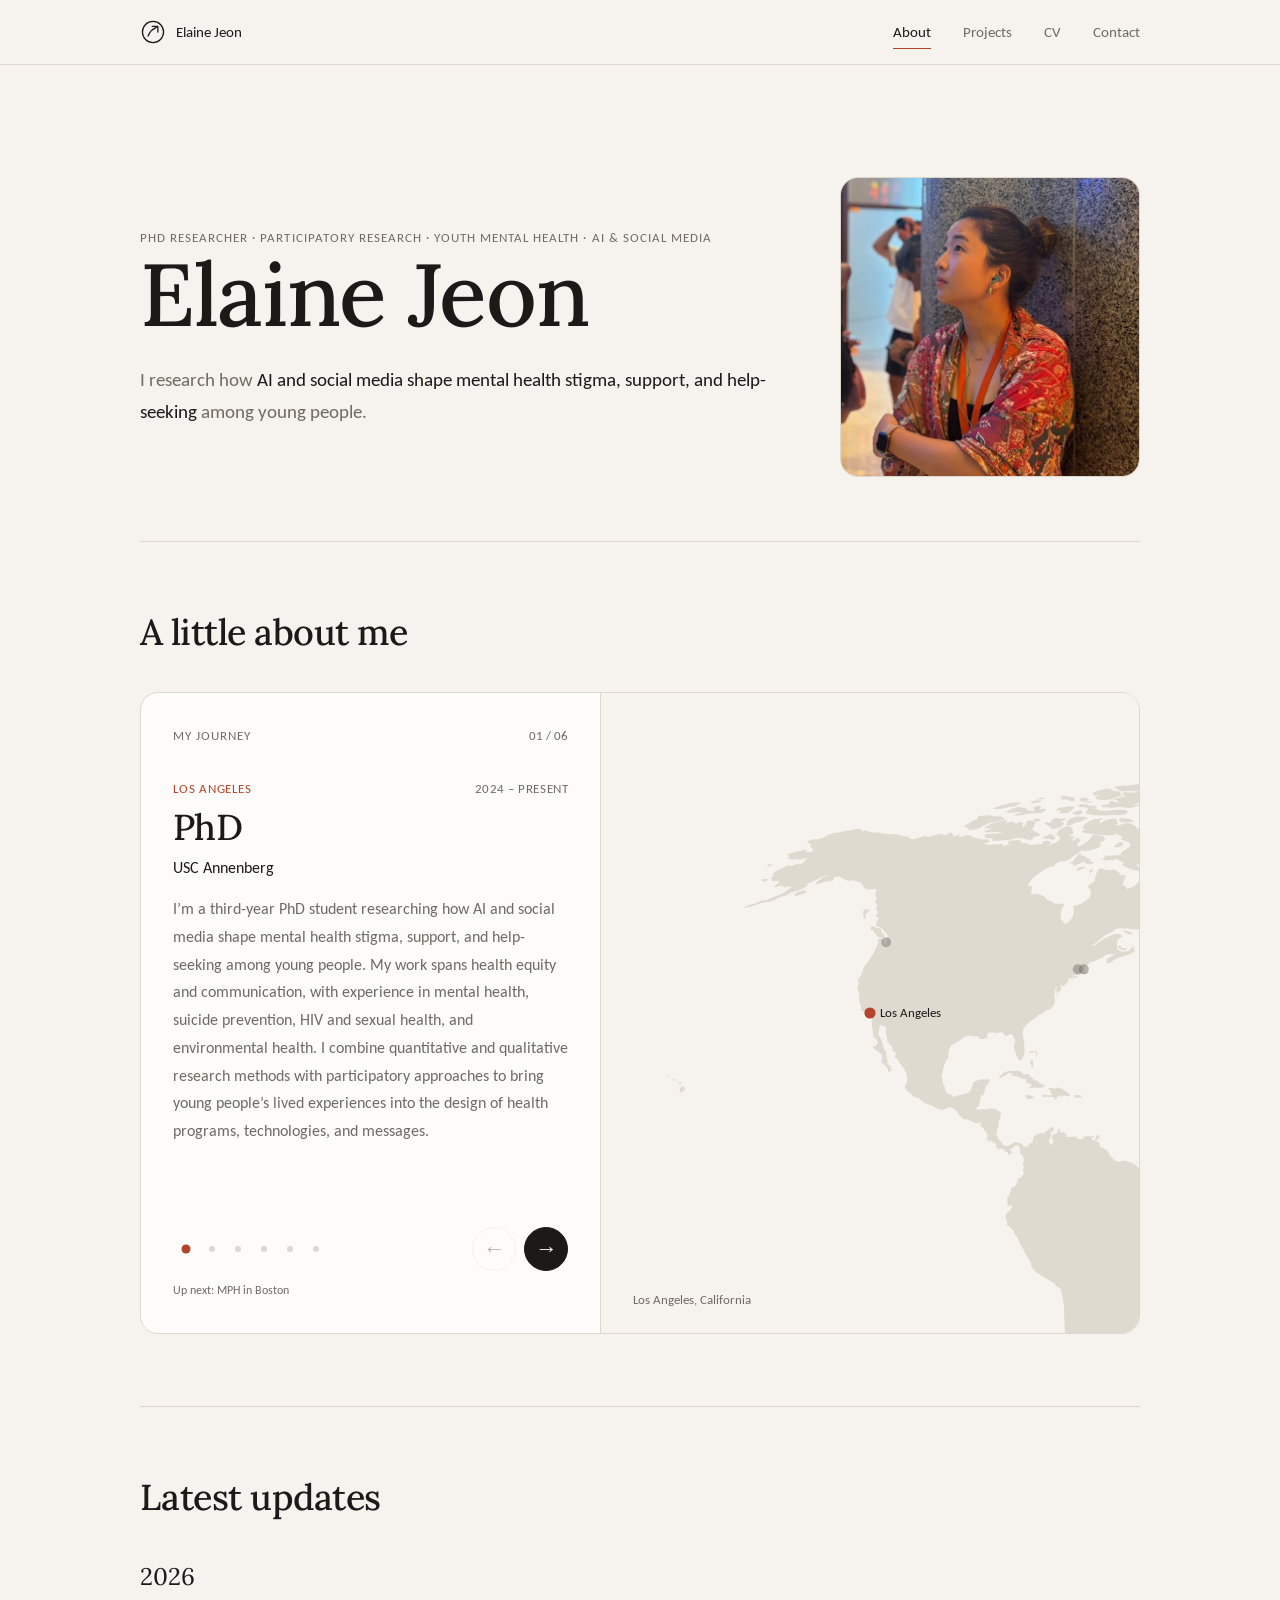
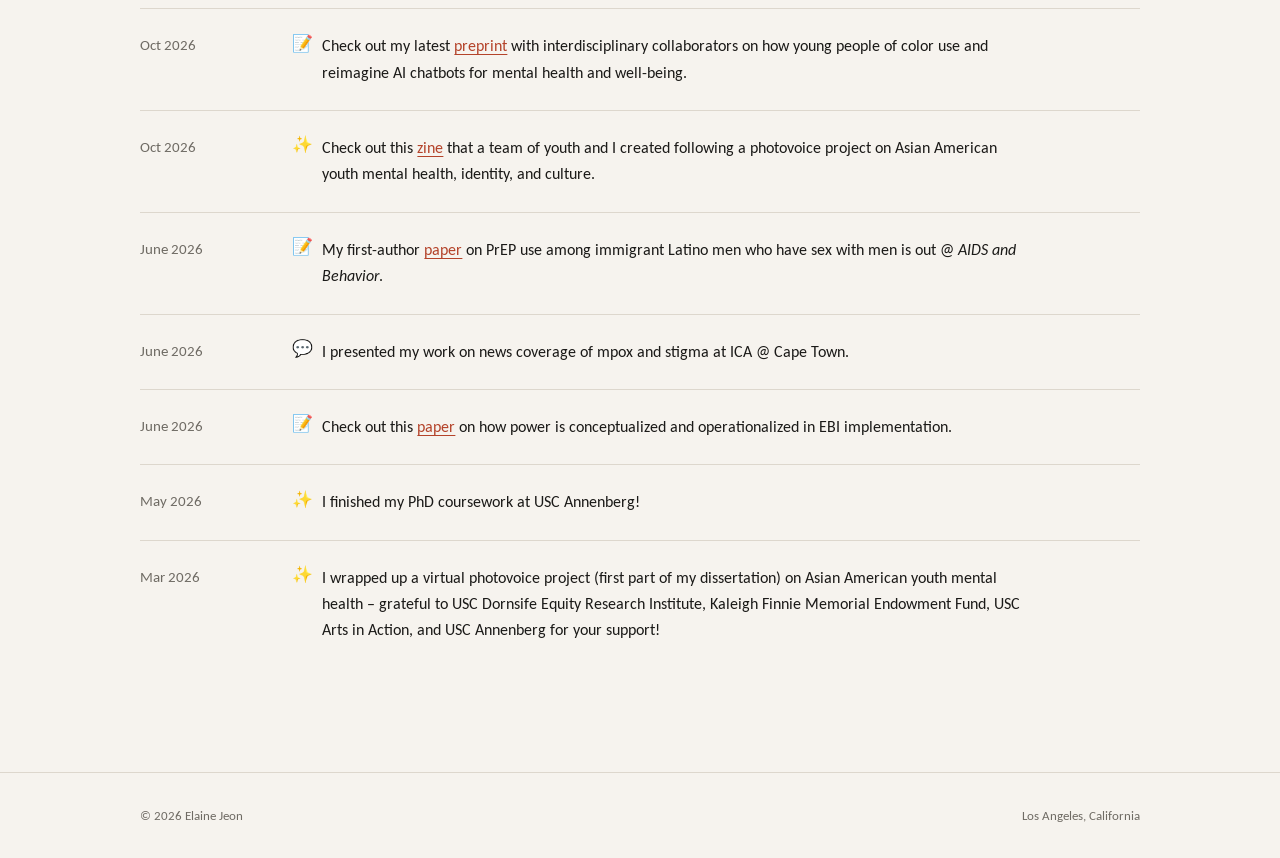
==== index.html @ 54eef3d5 "Add files via upload" ====
<!doctype html>
<html lang="en">
<head>
<meta charset="utf-8"><meta name="viewport" content="width=device-width,initial-scale=1">
<title>Elaine Jeon | PhD student, health communication & AI</title>
<meta name="description" content="Elaine Jeon: PhD student studying AI, youth, and mental-health support.">
<link href="https://fonts.googleapis.com/css2?family=Lora:ital,wght@0,400;0,500;0,600;1,400&family=Carlito:ital,wght@0,400;0,700;1,400&display=swap" rel="stylesheet">
<link rel="stylesheet" href="style.css">
</head>
<body>
<header class="site"><div class="wrap"><a class="brand" href="index.html"><svg viewBox="0 0 32 32" fill="none" stroke="currentColor" stroke-width="1.6" aria-label="Elaine Jeon logo" role="img"><circle cx="16" cy="16" r="13"/><path d="M10 21c3-8 6-8 12-12M22 9v7M22 9h-7" stroke-linecap="round" stroke-linejoin="round"/></svg><span>Elaine Jeon</span></a><nav aria-label="Main"><ul><li><a href="index.html" aria-current="page">About</a></li><li><a href="projects.html">Projects</a></li><li><a href="cv.html">CV</a></li><li><a href="contact.html">Contact</a></li></ul></nav></div></header>
<main><div class="wrap">
<div class="hero hero-split reveal"><div class="hero-text"><p class="eyebrow">PhD Researcher &middot; Participatory Research &middot; Youth Mental Health &middot; AI &amp; Social Media</p><h1>Elaine Jeon</h1><p class="lead">I research how <strong>AI and social media shape mental health stigma, support, and help-seeking</strong> among young people.</p></div><img class="hero-photo" src="assets/elaine-jeon.jpg" alt="Portrait of Elaine Jeon" width="600" height="600"></div>
<section class="reveal" id="journey-story" aria-roledescription="carousel" aria-label="A little about me">
<div class="section-head"><h2>A little about me</h2></div>
<div class="story">
<div class="story-card">
<div class="story-meta"><span class="eyebrow">My journey</span><span id="chapter-count">01 / 06</span></div>
<div class="detail" id="detail" aria-live="polite" aria-atomic="true">
<p class="loc">Los Angeles<span class="yrs">2024 – Present</span></p><h3>PhD</h3><p class="institution">USC Annenberg</p><p class="chapter-copy">I’m a third-year PhD student researching how AI and social media shape mental health stigma, support, and help-seeking among young people.</p>
</div>
<div class="story-controls">
<div class="chapter-dots" role="group" aria-label="Choose a chapter">
<button type="button" class="chapter-dot" aria-label="Chapter 1: PhD" aria-pressed="true" data-chapter="0"></button>
<button type="button" class="chapter-dot" aria-label="Chapter 2: MPH" aria-pressed="false" data-chapter="1"></button>
<button type="button" class="chapter-dot" aria-label="Chapter 3: Schwarzman Scholar" aria-pressed="false" data-chapter="2"></button>
<button type="button" class="chapter-dot" aria-label="Chapter 4: Management Consultant" aria-pressed="false" data-chapter="3"></button>
<button type="button" class="chapter-dot" aria-label="Chapter 5: BA in Economics" aria-pressed="false" data-chapter="4"></button>
<button type="button" class="chapter-dot" aria-label="Chapter 6: Growing up" aria-pressed="false" data-chapter="5"></button>
</div>
<div class="story-arrows"><button type="button" id="chapter-prev" aria-label="Previous chapter" disabled>&larr;</button><button type="button" id="chapter-next" aria-label="Next chapter: MPH">&rarr;</button></div>
</div>
<p class="next-preview" id="next-preview">Up next: MPH in Boston</p>
</div>
<figure class="map story-map" aria-label="Map of this chapter's locations"><svg id="map" role="img" aria-label="Los Angeles"></svg><figcaption id="map-caption">Los Angeles, California</figcaption></figure>
</div>
</section>
<section class="reveal" id="updates"><div class="section-head"><h2>Latest updates</h2></div><h3 class="year">2026</h3><ul class="updates"><li class="update"><time>Oct 2026</time><div><p><span class="emoji" aria-hidden="true">📝</span>Check out my latest <a href="https://arxiv.org/abs/2610.02812" target="_blank" rel="noopener">preprint</a> with interdisciplinary collaborators on how young people of color use and reimagine AI chatbots for mental health and well-being.</p></div></li><li class="update"><time>Oct 2026</time><div><p><span class="emoji" aria-hidden="true">✨</span>Check out this <a href="https://canva.link/why72naq5r3vuhf" target="_blank" rel="noopener">zine</a> that a team of youth and I created following a photovoice project on Asian American youth mental health, identity, and culture.</p></div></li><li class="update"><time>June 2026</time><div><p><span class="emoji" aria-hidden="true">📝</span>My first-author <a href="https://link.springer.com/article/10.1007/s10461-026-05190-7" target="_blank" rel="noopener">paper</a> on PrEP use among immigrant Latino men who have sex with men is out @ <em>AIDS and Behavior</em>.</p></div></li><li class="update"><time>June 2026</time><div><p><span class="emoji" aria-hidden="true">💬</span>I presented my work on news coverage of mpox and stigma at ICA @ Cape Town.</p></div></li><li class="update"><time>June 2026</time><div><p><span class="emoji" aria-hidden="true">📝</span>Check out this <a href="https://link.springer.com/article/10.1186/s13012-026-01511-5" target="_blank" rel="noopener">paper</a> on how power is conceptualized and operationalized in EBI implementation.</p></div></li><li class="update"><time>May 2026</time><div><p><span class="emoji" aria-hidden="true">✨</span>I finished my PhD coursework at USC Annenberg!</p></div></li><li class="update"><time>Mar 2026</time><div><p><span class="emoji" aria-hidden="true">✨</span>I wrapped up a virtual photovoice project (first part of my dissertation) on Asian American youth mental health – grateful to USC Dornsife Equity Research Institute, Kaleigh Finnie Memorial Endowment Fund, USC Arts in Action, and USC Annenberg for your support!</p></div></li></ul></section>
</div></main>
<footer><div class="wrap"><span>&copy; 2026 Elaine Jeon</span><span>Los Angeles, California</span></div></footer>
<script>window.PLACES={"la":["Los Angeles",-118.24,34.05,"r"],"bos":["Boston",-71.06,42.36,"r"],"bj":["Beijing",116.41,39.9,"l"],"sg":["Singapore",103.82,1.35,"r"],"bkk":["Bangkok",100.5,13.76,"l"],"doh":["Doha",51.53,25.29,"l"],"am":["Amherst",-72.52,42.37,"l"],"sel":["Seoul",126.98,37.57,"r"],"sea":["Seattle",-122.33,47.61,"l"]}</script>
<script src="vendor/d3-array.js"></script><script src="vendor/d3-geo.js"></script><script src="vendor/topojson.js"></script><script src="app.js"></script>
<script data-pplx-inline-edit>
(function () {
  if (window === window.top) return;

  const allowedParentOrigins = ["https://www.perplexity.ai","https://perplexity.ai","https://testing.perplexity.ai","https://staging.perplexity.ai","https://*.preview.i.perplexity.ai","http://perplexity.localhost","http://localhost:1420","http://127.0.0.1:1420","http://localhost:3000","http://127.0.0.1:3000","http://localhost:5173","http://127.0.0.1:5173"];
  const MAX_FONT_BYTES = 500 * 1024;
  const MAX_TOTAL_FONT_BYTES = 2 * 1024 * 1024;
  const DEFAULT_LINE_HEIGHT = 16;
  let scrollForwarding = false;
  let scrollRaf = 0;
  let trustedTopOrigin = null;

  // Allow entries like "https://*.preview.i.perplexity.ai" — the wildcard
  // matches a single DNS label (no dots), so "https://*.foo" cannot stretch
  // across multiple labels.
  function matchesAllowedOrigin(origin) {
    if (!origin) return false;
    for (const entry of allowedParentOrigins) {
      if (!entry.includes("*")) {
        if (entry === origin) return true;
        continue;
      }
      const pattern = new RegExp(
        "^" +
          entry.replace(/[.+?^${}()|[\]\\]/g, "\\$&").replace(/\*/g, "[^.]+") +
          "$",
      );
      if (pattern.test(origin)) return true;
    }
    return false;
  }

  // Trust decision: when the sender is same-origin-visible (event.origin is a
  // real origin like https://www.perplexity.ai) we trust event.origin directly.
  // When event.origin is "null" (opaque broker srcdoc), we fall back to the
  // broker's stamped `parentOrigin` to identify the top window. The fallback
  // is claim-only — we rely on the browser's native `targetOrigin` enforcement
  // on the response path (see postToTrustedTop) to ensure replies can't be
  // delivered to anyone but the actual top window of that claimed origin.
  function getTrustedParentOrigin(event) {
    const forwardedParentOrigin =
      typeof event.data.parentOrigin === "string" ? event.data.parentOrigin : null;
    const parentOrigin = event.origin === "null" ? forwardedParentOrigin : event.origin;
    return matchesAllowedOrigin(parentOrigin) ? parentOrigin : null;
  }

  // All responses go to window.top with targetOrigin = the allowlisted origin.
  // An attacker that iframes us inside their own null-origin broker can claim
  // any parentOrigin they like, but the browser will drop the reply whenever
  // the real top's origin doesn't match — so the screenshot never leaves.
  function postToTrustedTop(message) {
    if (!trustedTopOrigin) return;
    try {
      window.top.postMessage(message, trustedTopOrigin);
    } catch (_error) {}
  }

  const PICK_CAPABILITIES = ["pick"];
  const PICK_CHAIN_LENGTH = 4;
  const PICK_MAX_TEXT_CHARS = 120;
  const PICK_MAX_HTML_CHARS = 300;

  function truncate(value, maxChars) {
    return value.length > maxChars ? value.slice(0, maxChars - 1) + "…" : value;
  }

  function isPickableElement(element) {
    return (
      element instanceof Element &&
      element !== document.documentElement &&
      element !== document.body
    );
  }

  function resolvePickTarget(x, y) {
    if (!Number.isFinite(x) || !Number.isFinite(y)) return null;
    const element = document.elementFromPoint(x, y);
    return isPickableElement(element) ? element.closest("svg") || element : null;
  }

  function pickLabel(element) {
    if (element.id) return element.localName + "#" + element.id;
    return [element.localName].concat(Array.from(element.classList).slice(0, 2)).join(".");
  }

  // Only attributes that help find the element in source. data-* values and URL
  // query strings or fragments can carry tokens.
  const PICK_ATTRIBUTES = new Set([
    "id",
    "class",
    "name",
    "type",
    "role",
    "alt",
    "aria-label",
    "href",
    "src",
  ]);

  function pickAttributeValue(attribute) {
    return attribute.name === "href" || attribute.name === "src"
      ? attribute.value.split(/[?#]/)[0]
      : attribute.value;
  }

  function describePickElement(element) {
    const chain = [];
    for (
      let current = element;
      isPickableElement(current) && chain.length < PICK_CHAIN_LENGTH;
      current = current.parentElement
    ) {
      chain.unshift(current);
    }
    const attributes = Array.from(element.attributes)
      .filter((attribute) => PICK_ATTRIBUTES.has(attribute.name))
      .map((attribute) => ` ${attribute.name}="${pickAttributeValue(attribute).replace(/"/g, "&quot;")}"`)
      .join("");
    const text = (element.innerText || element.textContent || "").replace(/\s+/g, " ").trim();
    return {
      chain: chain.map(pickLabel),
      html: truncate(`<${element.localName}${attributes}>`, PICK_MAX_HTML_CHARS),
      text: text ? truncate(text, PICK_MAX_TEXT_CHARS) : undefined,
    };
  }

  // Hover asks once per frame, and innerText on a large section forces layout,
  // so only the rect is re-read while the pointer stays on the same element.
  // Clicks ask for fresh details since the page may have changed the element.
  let lastPick = null;

  function describePickTarget(element, fresh) {
    if (fresh || lastPick?.element !== element) {
      lastPick = { element, details: describePickElement(element) };
    }
    const rect = element.getBoundingClientRect();
    return {
      rect: { x: rect.left, y: rect.top, width: rect.width, height: rect.height },
      ...lastPick.details,
    };
  }

  function inlineAll(original, clone) {
    if (original.nodeType !== 1 || clone.nodeType !== 1) return;

    try {
      const computedStyle = getComputedStyle(original);
      // cssText on a computed style is the serialized declaration in modern
      // Chromium/Safari — a single read beats enumerating ~400 longhand
      // properties. Firefox returns "" here, so we fall back on empty.
      const serialized = computedStyle.cssText;
      if (serialized) {
        clone.style.cssText = serialized;
      } else {
        const parts = new Array(computedStyle.length);
        for (let index = 0; index < computedStyle.length; index += 1) {
          const property = computedStyle[index];
          parts[index] = `${property}:${computedStyle.getPropertyValue(property)};`;
        }
        clone.style.cssText = parts.join("");
      }
    } catch (_error) {}

    const originalChildren = original.children;
    const clonedChildren = clone.children;
    for (
      let index = 0;
      index < originalChildren.length && index < clonedChildren.length;
      index += 1
    ) {
      inlineAll(originalChildren[index], clonedChildren[index]);
    }
  }

  function extractFontUrl(srcValue) {
    const matches = [
      ...srcValue.matchAll(
        /url\(["']?([^"')]+)["']?\)(?:\s*format\(["']?([^"')]+)["']?\))?/gi,
      ),
    ];
    if (matches.length === 0) return null;
    const woff2 = matches.find((m) => m[2] && m[2].toLowerCase().includes("woff2"));
    if (woff2) return woff2[1];
    const woff = matches.find((m) => m[2] && m[2].toLowerCase().includes("woff"));
    if (woff) return woff[1];
    return matches[0][1];
  }

  // Cache resolved font URL -> data URI across captures. Fonts on a page
  // essentially never change, and a batch run emits multiple captures back to
  // back — without this we'd refetch + re-base64 every time.
  const fontDataUriCache = new Map();
  const SRC_DECLARATION_RE = /src\s*:\s*[^;}]+/i;

  async function fetchAsDataUri(url) {
    if (fontDataUriCache.has(url)) return fontDataUriCache.get(url);
    let dataUri = null;
    try {
      const response = await fetch(url, { mode: "cors", credentials: "omit" });
      if (response.ok) {
        const blob = await response.blob();
        if (blob.size <= MAX_FONT_BYTES) {
          dataUri = await new Promise((resolve) => {
            const reader = new FileReader();
            reader.onloadend = () =>
              resolve(typeof reader.result === "string" ? reader.result : null);
            reader.onerror = () => resolve(null);
            reader.readAsDataURL(blob);
          });
        }
      }
    } catch (_error) {
      dataUri = null;
    }
    fontDataUriCache.set(url, dataUri);
    return dataUri;
  }

  function collectFontFaceRuleTexts() {
    const rules = [];
    for (const sheet of document.styleSheets) {
      let cssRules;
      try {
        cssRules = sheet.cssRules;
      } catch (_error) {
        continue;
      }
      if (!cssRules) continue;
      for (const rule of cssRules) {
        const cssText = rule.cssText || "";
        if (cssText.startsWith("@font-face")) rules.push(cssText);
      }
    }
    return rules;
  }

  async function buildInlinedFontCss() {
    const ruleTexts = collectFontFaceRuleTexts();
    if (ruleTexts.length === 0) return null;

    const resolved = ruleTexts.map((cssText) => {
      if (!SRC_DECLARATION_RE.test(cssText)) return null;
      const srcMatch = cssText.match(/src\s*:\s*([^;}]+)[;}]/i);
      if (!srcMatch) return null;
      const url = extractFontUrl(srcMatch[1]);
      if (!url) return null;
      try {
        return { cssText, url: new URL(url, document.baseURI).href };
      } catch (_error) {
        return null;
      }
    });

    const dataUris = await Promise.all(
      resolved.map((entry) => (entry ? fetchAsDataUri(entry.url) : Promise.resolve(null))),
    );

    const inlined = [];
    let totalBytes = 0;
    for (let index = 0; index < resolved.length; index += 1) {
      const entry = resolved[index];
      const dataUri = dataUris[index];
      if (!entry || !dataUri) continue;
      const approxBytes = dataUri.length * 0.75;
      if (totalBytes + approxBytes > MAX_TOTAL_FONT_BYTES) break;
      totalBytes += approxBytes;
      inlined.push(entry.cssText.replace(SRC_DECLARATION_RE, `src: url("${dataUri}")`));
    }
    return inlined.length > 0 ? inlined.join("\n") : null;
  }

  function stripExternal(clone) {
    const images = clone.querySelectorAll("img");
    for (let index = 0; index < images.length; index += 1) {
      const src = images[index].getAttribute("src");
      if (src && !src.startsWith("data:")) images[index].removeAttribute("src");
    }

    const elements = clone.querySelectorAll("*");
    for (let index = 0; index < elements.length; index += 1) {
      const style = elements[index].style.cssText;
      if (style && style.includes("url(")) {
        elements[index].style.cssText = style.replace(
          /url\(["']?(?!data:)[^)"']*["']?\)/gi,
          "none",
        );
      }
    }
  }

  function emitScroll() {
    scrollRaf = 0;
    if (!scrollForwarding) return;
    postToTrustedTop({
      type: "INLINE_EDIT_SCROLL",
      scrollX: window.scrollX,
      scrollY: window.scrollY,
      capabilities: PICK_CAPABILITIES,
    });
  }

  window.addEventListener(
    "scroll",
    function () {
      if (!scrollForwarding || scrollRaf) return;
      scrollRaf = requestAnimationFrame(emitScroll);
    },
    { passive: true, capture: true },
  );

  async function handleCaptureRequest(event) {
    const requestId = event.data.requestId;
    const scrollX = window.scrollX;
    const scrollY = window.scrollY;
    const width = window.innerWidth;
    const height = window.innerHeight;

    function postResult(dataUrl) {
      postToTrustedTop({
        type: "INLINE_EDIT_SCREENSHOT_RESULT",
        requestId,
        dataUrl,
        scrollX,
        scrollY,
      });
    }

    try {
      // Wait for any pending web fonts to resolve so both inline metrics and
      // the @font-face inlining below see the same loaded faces.
      if (document.fonts && document.fonts.ready) {
        try {
          await document.fonts.ready;
        } catch (_error) {}
      }

      const clone = document.documentElement.cloneNode(true);
      inlineAll(document.documentElement, clone);

      const removedNodes = clone.querySelectorAll("script,link[rel=\"stylesheet\"],style");
      for (let index = 0; index < removedNodes.length; index += 1) {
        removedNodes[index].remove();
      }

      stripExternal(clone);

      // Re-embed web fonts as data-URI @font-face rules so the SVG rasterizer
      // can resolve them — external font URLs aren't fetched during
      // foreignObject rendering, which would otherwise force a fallback face
      // and change text metrics.
      const inlinedFontCss = await buildInlinedFontCss();
      if (inlinedFontCss) {
        const styleEl = document.createElement("style");
        styleEl.textContent = inlinedFontCss;
        const head = clone.querySelector("head");
        if (head) head.appendChild(styleEl);
        else clone.insertBefore(styleEl, clone.firstChild);
      }

      const html = new XMLSerializer().serializeToString(clone);
      const svg =
        `<svg xmlns="http://www.w3.org/2000/svg" width="${width}" height="${height}">` +
        '<foreignObject width="100%" height="100%">' +
        `<div xmlns="http://www.w3.org/1999/xhtml" style="width:${width}px;height:${height}px;overflow:hidden">` +
        `<div style="position:relative;left:-${scrollX}px;top:-${scrollY}px">` +
        html +
        "</div></div></foreignObject></svg>";
      const svgUrl = `data:image/svg+xml;charset=utf-8,${encodeURIComponent(svg)}`;
      const image = new Image();
      image.onload = function () {
        const canvas = document.createElement("canvas");
        canvas.width = width;
        canvas.height = height;
        canvas.getContext("2d").drawImage(image, 0, 0);
        postResult(canvas.toDataURL("image/png"));
      };
      image.onerror = function () {
        postResult(null);
      };
      image.src = svgUrl;
    } catch (_error) {
      postResult(null);
    }
  }

  window.addEventListener("message", function (event) {
    if (!event.data) return;
    // Only accept messages from the direct parent frame. Blocks sibling /
    // unrelated-window postMessage senders that could otherwise reach us.
    if (event.source !== window.parent) return;

    const trustedParentOrigin = getTrustedParentOrigin(event);
    if (!trustedParentOrigin) return;
    trustedTopOrigin = trustedParentOrigin;

    if (event.data.type === "INLINE_EDIT_PICK") {
      const element = resolvePickTarget(event.data.x, event.data.y);
      postToTrustedTop({
        type: "INLINE_EDIT_PICK_RESULT",
        seq: event.data.seq,
        target: element ? describePickTarget(element, event.data.fresh === true) : null,
      });
      return;
    }

    if (event.data.type === "INLINE_EDIT_SCROLL_START") {
      scrollForwarding = true;
      emitScroll();
      return;
    }

    if (event.data.type === "INLINE_EDIT_SCROLL_STOP") {
      scrollForwarding = false;
      if (scrollRaf) cancelAnimationFrame(scrollRaf);
      scrollRaf = 0;
      return;
    }

    if (event.data.type === "INLINE_EDIT_SCROLL_BY") {
      const { deltaX, deltaY, deltaMode } = event.data;
      if (!scrollForwarding || !Number.isFinite(deltaX) || !Number.isFinite(deltaY)) return;
      if (deltaMode !== 0 && deltaMode !== 1 && deltaMode !== 2) return;
      const lineHeight =
        parseFloat(getComputedStyle(document.documentElement).lineHeight) || DEFAULT_LINE_HEIGHT;
      const scaleX = deltaMode === 1 ? lineHeight : deltaMode === 2 ? window.innerWidth : 1;
      const scaleY = deltaMode === 1 ? lineHeight : deltaMode === 2 ? window.innerHeight : 1;
      // The selection overlay receives the wheel event instead of this iframe.
      // Instant scrolling preserves trackpad deltas even on smooth-scroll sites.
      window.scrollBy({ left: deltaX * scaleX, top: deltaY * scaleY, behavior: "instant" });
      emitScroll();
      return;
    }

    if (event.data.type !== "INLINE_EDIT_CAPTURE_REQUEST") return;

    handleCaptureRequest(event);
  });
})();


</script></body></html>
---- style.css ----
:root{
  --bg:#F6F3EE; --surface:#FDFCFA; --ink:#1B1A18; --muted:#6F6B64; --line:#DDD7CD; --accent:#B4432A;
  --font-display:'Lora',Georgia,serif;
  --font-body:Calibri,'Carlito','Segoe UI',Arial,sans-serif;
  --max:1080px;
}
@media (prefers-color-scheme:dark){
  :root{--bg:#161513;--surface:#1D1C1A;--ink:#EFEBE4;--muted:#9A958C;--line:#33312D;--accent:#E0795F}
}
*{box-sizing:border-box;margin:0;padding:0}
html{scroll-behavior:smooth}
body{background:var(--bg);color:var(--ink);font-family:var(--font-body);font-size:1.0625rem;line-height:1.65;-webkit-font-smoothing:antialiased}
a{color:inherit}
.wrap{max-width:var(--max);margin:0 auto;padding:0 clamp(1.25rem,4vw,2.5rem)}
header.site{position:sticky;top:0;z-index:10;background:color-mix(in srgb,var(--bg) 88%,transparent);backdrop-filter:blur(10px);border-bottom:1px solid var(--line)}
header.site .wrap{display:flex;justify-content:space-between;align-items:center;height:64px}
.brand{display:flex;align-items:center;gap:.6rem;text-decoration:none;font-weight:500;font-size:.9375rem}
.brand svg{width:26px;height:26px}
nav ul{display:flex;gap:clamp(1rem,3vw,2rem);list-style:none}
nav a{font-size:.9375rem;text-decoration:none;color:var(--muted);padding:.4rem 0;border-bottom:1.5px solid transparent;transition:color .2s,border-color .2s}
nav a:hover{color:var(--ink)}
nav a[aria-current="page"]{color:var(--ink);border-color:var(--accent)}
.eyebrow{font-size:.8125rem;letter-spacing:.08em;text-transform:uppercase;color:var(--muted)}
h1,h2{font-family:var(--font-display);font-weight:400;line-height:1.05;letter-spacing:-.01em}
h1{font-size:clamp(2.75rem,7vw,5.5rem)}
h2{font-size:clamp(1.75rem,3.2vw,2.25rem)}
h3{font-size:1.125rem;font-weight:600}
.hero{padding:clamp(3.5rem,9vw,7rem) 0 clamp(2.5rem,5vw,4rem)}
.hero p.lead{max-width:40rem;margin-top:1.5rem;font-size:1.1875rem;color:var(--muted)}
.hero p.lead strong{color:var(--ink);font-weight:500}
section{padding:clamp(2.5rem,6vw,4.5rem) 0;border-top:1px solid var(--line)}
.section-head{display:flex;justify-content:space-between;align-items:baseline;margin-bottom:2.5rem;gap:1rem;flex-wrap:wrap}
.section-head p{color:var(--muted);font-size:.9375rem}

/* journey */
.journey{display:flex;align-items:flex-start;justify-content:space-between;list-style:none;gap:0}
.journey li{display:contents}
.stop{flex:0 0 auto;width:clamp(92px,11vw,128px);display:flex;flex-direction:column;align-items:center;text-align:center;background:none;border:0;cursor:pointer;color:inherit;font:inherit;gap:.75rem}
.circle{width:100%;aspect-ratio:1;border-radius:50%;border:1.5px solid var(--ink);display:grid;place-items:center;font-family:var(--font-display);font-size:1.5rem;background:var(--surface);transition:background .25s,color .25s,transform .25s,border-color .25s}
.stop:hover .circle{transform:translateY(-3px);border-color:var(--accent)}
.stop[aria-pressed="true"] .circle{background:var(--ink);color:var(--bg)}
.journey li:first-child .stop:not([aria-pressed="true"]) .circle{border-color:var(--accent);color:var(--accent)}
.stop:focus-visible{outline:2px solid var(--accent);outline-offset:6px;border-radius:12px}
.stop .label{display:flex;flex-direction:column;align-items:center;gap:.1rem}
.stop .name{font-size:.9375rem;font-weight:500;line-height:1.3}
.stop .when{font-size:.8125rem;color:var(--muted)}
.arrow .v{display:none}
.arrow{flex:1 1 0;min-width:14px;align-self:flex-start;margin-top:calc(clamp(92px,11vw,128px)/2 - 6px);color:var(--muted);height:12px}
.arrow svg{width:100%;height:12px;display:block}
.detail{margin-top:2.5rem;padding:1.5rem 1.75rem;background:var(--surface);border:1px solid var(--line);border-radius:14px;min-height:7.5rem;max-width:44rem}
.detail h3{margin-bottom:.35rem}
.detail p{color:var(--muted);font-size:1rem}
.hint{margin-top:1rem;font-size:.8125rem;color:var(--muted)}

/* updates preview */
.update{display:grid;grid-template-columns:8rem 1fr;gap:1.5rem;padding:1.5rem 0;border-top:1px solid var(--line)}
.update:first-of-type{border-top:0;padding-top:0}
.update time{font-size:.875rem;color:var(--muted);font-variant-numeric:tabular-nums}
.update h3{margin-bottom:.25rem}
.update p{color:var(--muted);font-size:1rem}
.tag{display:inline-block;font-size:.75rem;letter-spacing:.04em;color:var(--accent);margin-bottom:.35rem;text-transform:uppercase}
.link{display:inline-flex;gap:.4rem;align-items:center;text-decoration:none;border-bottom:1px solid var(--ink);padding-bottom:1px;font-size:.9375rem;transition:color .2s,border-color .2s}
.link:hover{color:var(--accent);border-color:var(--accent)}

/* projects */
.filters{display:flex;gap:.5rem;flex-wrap:wrap;margin-bottom:2rem}
.chip{font:inherit;font-size:.875rem;border:1px solid var(--line);background:none;color:var(--muted);padding:.4rem .95rem;border-radius:999px;cursor:pointer;transition:all .2s}
.chip:hover{color:var(--ink);border-color:var(--ink)}
.chip[aria-pressed="true"]{background:var(--ink);color:var(--bg);border-color:var(--ink)}
.grid{display:grid;grid-template-columns:repeat(2,1fr);gap:1.25rem}
.card{background:var(--surface);border:1px solid var(--line);border-radius:14px;padding:1.75rem;display:flex;flex-direction:column;gap:.75rem;transition:border-color .25s,transform .25s}
.card:hover{border-color:var(--ink);transform:translateY(-2px)}
.card h3{font-family:var(--font-display);font-weight:400;font-size:1.5rem;line-height:1.15}
.card p{color:var(--muted);font-size:1rem}
.card .meta{font-size:.8125rem;color:var(--muted);margin-top:auto;padding-top:.5rem}
.card.hidden{display:none}

/* cv / contact */
.row{display:grid;grid-template-columns:10rem 1fr;gap:1.5rem;padding:1.25rem 0;border-top:1px solid var(--line)}
.row:first-of-type{border-top:0}
.row .k{font-size:.875rem;color:var(--muted)}
.row p{color:var(--muted);font-size:1rem}
.contact-list{list-style:none;margin-top:2.5rem}
.contact-list li{border-top:1px solid var(--line)}
.contact-list li:last-child{border-bottom:1px solid var(--line)}
.contact-list a{display:flex;justify-content:space-between;padding:1.25rem 0;text-decoration:none;font-family:var(--font-display);font-size:clamp(1.5rem,3vw,2rem);transition:color .2s,padding .25s}
.contact-list a:hover{color:var(--accent);padding-left:.5rem}
.contact-list span{font-family:var(--font-body);font-size:.875rem;color:var(--muted);align-self:center}
footer{border-top:1px solid var(--line);padding:2rem 0;font-size:.8125rem;color:var(--muted);margin-top:2rem}
footer .wrap{display:flex;justify-content:space-between;gap:1rem;flex-wrap:wrap}
.reveal{opacity:0;transform:translateY(12px);transition:opacity .7s ease,transform .7s ease}
.reveal.in{opacity:1;transform:none}
@media (prefers-reduced-motion:reduce){.reveal{opacity:1;transform:none;transition:none}*{transition:none!important}}

@media (max-width:760px){
  .journey{flex-direction:column;align-items:flex-start;gap:0}
  .journey li{display:block;width:100%}
  .stop{flex-direction:row;width:100%;text-align:left;gap:1rem}
  .circle{width:64px;flex:0 0 64px;font-size:1.125rem}
  .stop .label{align-items:flex-start}
  .stop .when{margin-top:0}
  .arrow{height:32px;width:64px;margin:0;flex:none;align-self:auto;justify-content:center}
  .arrow svg{width:12px;height:32px;transform:none}
  .arrow .h{display:none}.arrow .v{display:block}
  .grid{grid-template-columns:1fr}
  .update,.row{grid-template-columns:1fr;gap:.25rem}
  nav ul{gap:.9rem}.brand span{display:none}
}
.journey li.arrow{display:block}
@media (max-width:760px){.journey li.arrow{display:flex;width:64px;margin-top:0}}

/* world map */
.stage{display:grid;grid-template-columns:minmax(0,19rem) 1fr;gap:2rem;margin-top:2.5rem;align-items:start}
.stage .detail{margin-top:0;max-width:none;min-height:0}
.detail .loc{font-size:.8125rem;letter-spacing:.06em;text-transform:uppercase;color:var(--accent);margin-bottom:.5rem}
.map{background:var(--surface);border:1px solid var(--line);border-radius:14px;overflow:hidden;padding:.5rem}
.map svg{display:block;width:100%;height:auto}
.land{fill:var(--line);opacity:.9}
.pin .dot{fill:var(--muted);opacity:.45;transition:all .4s}
.pin .lbl{font-family:var(--font-body);font-weight:500;fill:var(--ink);opacity:0;transition:opacity .4s}
.pin.on .dot{fill:var(--accent);opacity:1}
.pin.on .lbl{opacity:1}
.pin .ring{fill:none;stroke:var(--accent);opacity:0}
.pin.on .ring{opacity:1;animation:pulse 2.2s ease-out infinite}
@keyframes pulse{0%{transform:scale(1);opacity:.8}100%{transform:scale(4);opacity:0}}
.pin .ring{transform-box:fill-box;transform-origin:center;stroke-width:calc(1.2px*var(--k,1))}
.route{fill:none;stroke:var(--accent);stroke-width:calc(1.2px*var(--k,1));stroke-dasharray:3 4;opacity:.7}
@media (max-width:900px){.stage{grid-template-columns:1fr}.map{order:-1}}
@media (prefers-reduced-motion:reduce){.pin.on .ring{animation:none}}

/* A single geographic story, one chapter at a time. */
.story{display:grid;grid-template-columns:minmax(0,40%) minmax(0,60%);border:1px solid var(--line);border-radius:18px;background:var(--surface);overflow:hidden}
.story-card{padding:2rem;display:flex;flex-direction:column;min-height:390px}
.story-meta{display:flex;justify-content:space-between;align-items:center;margin-bottom:2rem}
#chapter-count{font-size:.8125rem;color:var(--muted);font-variant-numeric:tabular-nums}
.story .detail{padding:0;border:0;border-radius:0;min-height:0;margin:0;background:none}
.story .detail h3{font-family:var(--font-display);font-weight:400;font-size:2.5rem;line-height:1.08;margin-bottom:.6rem}
.story .detail .institution{color:var(--ink);font-weight:500;font-size:1rem;line-height:1.45;margin-bottom:1rem}
.story .detail .chapter-copy{font-size:.9375rem;line-height:1.65}
.story-controls{display:flex;justify-content:space-between;align-items:center;margin-top:auto;padding-top:1.6rem;gap:.5rem}
.chapter-dots{display:flex;gap:1px}
.chapter-dot{width:25px;height:44px;display:grid;place-items:center;background:transparent;border:0;cursor:pointer}
.chapter-dot::after{content:"";height:6px;width:6px;border-radius:50%;background:var(--line);transition:background .2s,transform .2s}
.chapter-dot[aria-pressed="true"]::after{background:var(--accent);transform:scale(1.5)}
.chapter-dot:hover::after{background:var(--muted)}
.story-arrows{display:flex;gap:.5rem}
.story-arrows button{width:44px;height:44px;border:1px solid var(--line);border-radius:50%;font-size:1.4rem;background:var(--surface);color:var(--ink);cursor:pointer;transition:color .2s,background .2s}
.story-arrows button:not(:disabled):hover{background:var(--ink);color:var(--bg)}
.story-arrows button:disabled{opacity:.3;cursor:default}
.story-arrows #chapter-next:not(:disabled){background:var(--ink);color:var(--bg);border-color:var(--ink)}
.chapter-dot:focus-visible,.story-arrows button:focus-visible{outline:2px solid var(--accent);outline-offset:3px}
.next-preview{font-size:.75rem;color:var(--muted);margin-top:.6rem;min-height:1.3em}
.story-map{position:relative;border:0;border-left:1px solid var(--line);border-radius:0;padding:1rem;display:flex;align-items:center;background:var(--bg);min-width:0;order:initial}
.story-map figcaption{position:absolute;bottom:1.2rem;left:1.5rem;font-size:.8125rem;color:var(--muted)}
.story-map svg{aspect-ratio:2/1}
@media(max-width:760px){
  .story{grid-template-columns:1fr}
  .story-card{padding:1.4rem;min-height:360px}
  .story-meta{margin-bottom:1.5rem}
  .story .detail h3{font-size:2.15rem}
  .story-map{border-left:0;border-top:1px solid var(--line);padding:1rem .8rem 2.7rem;order:initial}
  .story-map figcaption{bottom:1rem;left:1.4rem}
}

/* v3: longer chapter copy */
@media (min-width:901px){.story{grid-template-columns:minmax(0,46%) minmax(0,54%)}.story-card{min-height:540px}}
.story .detail h3{font-size:2.25rem}
.detail .loc{display:flex;justify-content:space-between;gap:1rem;flex-wrap:wrap}
.detail .loc .yrs{color:var(--muted);letter-spacing:.04em;font-variant-numeric:tabular-nums}
.story .detail .chapter-copy{font-size:.9375rem;line-height:1.7}
@media (max-width:900px){.story-card{min-height:0}}

/* v4: updates list */
.updates{list-style:none;margin:0;padding:0}
.updates .update:first-child{border-top:0;padding-top:0}
.updates .update p{color:var(--ink);font-size:1rem;line-height:1.65;max-width:46rem}
.updates .update a{color:var(--accent);text-decoration:underline;text-underline-offset:3px;text-decoration-thickness:1px}
.updates .update a:hover{text-decoration-thickness:2px}
h2.year,h3.year{font-family:var(--font-display);font-weight:400;font-size:1.75rem;margin:0 0 1.5rem;padding-bottom:.75rem;border-bottom:1px solid var(--line)}

/* v4: map fills its panel so land runs to the panel edge */
.story-map{padding:0;display:block}
.story-map svg{position:absolute;inset:0;width:100%;height:100%;aspect-ratio:auto}
@media (max-width:760px){.story-map{min-height:300px;padding:0}}
.story-map figcaption{z-index:1;background:color-mix(in srgb,var(--bg) 85%,transparent);padding:.2rem .5rem;border-radius:6px}.story-map{margin:0}

/* v5: Lora + Calibri, emoji updates */
h1,h2,.story .detail h3,.card h3{font-weight:500;letter-spacing:-.015em}
.updates .update p{display:flex;gap:.75rem;align-items:baseline}
.updates .emoji{flex:none;font-size:1.05rem;line-height:1}
h3.year{font-size:1.5rem}
.updates .update p{display:block;position:relative;padding-left:1.9rem}
.updates .emoji{position:absolute;left:0;top:.15em}
body{font-size:1.125rem}
.story .detail .chapter-copy{font-size:1.02rem}
.update time{font-size:.95rem}
.eyebrow{font-size:.8rem}

/* v6: portrait beside name */
.hero-split{display:grid;grid-template-columns:minmax(0,1fr) clamp(200px,26vw,300px);gap:clamp(2rem,5vw,4.5rem);align-items:center}
.hero-photo{width:100%;height:auto;aspect-ratio:1/1;object-fit:cover;border-radius:18px;border:1px solid var(--line);display:block}
@media (max-width:700px){.hero-split{grid-template-columns:1fr}.hero-photo{width:min(240px,70%);order:-1}}
/* v7: project cards */
.grid{display:grid;grid-template-columns:repeat(auto-fill,minmax(340px,1fr));gap:1.25rem;margin-top:1.5rem}
.card.proj{gap:.5rem;align-content:start}
.card.proj .pnum{font-size:.75rem;color:var(--muted);letter-spacing:.1em;margin:0}
.card.proj h3{font-size:1.35rem;margin:.25rem 0 .5rem}
.card.proj .plead{color:var(--ink);font-size:.98rem;line-height:1.55;margin:0}
.card.proj .pbody{color:var(--muted);font-size:.9rem;line-height:1.6;margin:0}
.card.proj .pnote{font-size:.85rem;color:var(--muted);border-top:1px solid var(--line);padding-top:.6rem;margin:.5rem 0 0}
.card.proj .plink{color:var(--accent);font-size:.9rem;text-decoration:underline;text-underline-offset:3px;margin:.5rem 0 0;align-self:start}
.card.proj .plink:hover{text-decoration-thickness:2px}
.card.proj .pkeys{font-size:.75rem;color:var(--muted);letter-spacing:.04em;text-transform:uppercase;margin:.5rem 0 0}
.card.proj .pimg{margin:.75rem 0 0;overflow:hidden;border-radius:10px}
.card.proj .pimg img{width:100%;height:auto;display:block}
/* v8: fixed-height story card so controls never move between chapters */
@media (min-width:901px){.story-card{height:640px;min-height:0}}
/* v9: preview cards + details modal */
.card.proj{min-height:220px}
.card.proj .plead{color:var(--muted);font-size:.9rem;line-height:1.55}
.pbtn{align-self:flex-start;background:none;border:1px solid var(--line);border-radius:999px;color:var(--ink);font-family:inherit;font-size:.85rem;padding:.45rem 1rem;cursor:pointer;transition:background .2s,color .2s,border-color .2s;margin:.25rem 0 0}
.pbtn:hover{background:var(--ink);color:var(--bg);border-color:var(--ink)}
.pmodal{position:fixed;inset:0;z-index:50;display:grid;place-items:center;padding:1.25rem}
.pmodal[hidden]{display:none}
.pmodal-backdrop{position:absolute;inset:0;background:color-mix(in srgb,var(--bg) 45%,rgba(0,0,0,.55))}
.pmodal-card{position:relative;background:var(--surface);border:1px solid var(--line);border-radius:16px;max-width:640px;width:100%;max-height:85vh;overflow:auto;padding:2rem 2rem 1.5rem;box-shadow:0 20px 60px rgba(0,0,0,.25)}
.pmodal-close{position:absolute;top:.75rem;right:.75rem;width:36px;height:36px;border-radius:50%;border:1px solid var(--line);background:var(--surface);color:var(--ink);font-size:1.2rem;cursor:pointer}
.pmodal-close:hover{background:var(--ink);color:var(--bg)}
.pmodal-card .plead{color:var(--ink);font-size:1rem;line-height:1.55}
.pmodal-card .pbody{color:var(--muted);font-size:.95rem;line-height:1.6}
.pmodal-card .pnote{font-size:.85rem;color:var(--muted);border-top:1px solid var(--line);padding-top:.6rem;margin-top:.6rem}
.pmodal-card .plink{display:inline-block;color:var(--accent);font-size:.9rem;text-decoration:underline;text-underline-offset:3px;margin-top:.5rem}
.pmodal-card .pimg{margin:.75rem 0 0;overflow:hidden;border-radius:10px}
.pmodal-card .pimg img{width:100%;height:auto;display:block}
.pmodal-card .pkeys{font-size:.75rem;color:var(--muted);letter-spacing:.04em;text-transform:uppercase;margin:.75rem 0 0}
@media (max-width:560px){.pmodal-card{padding:1.5rem 1.25rem 1.25rem}}

#pm-links{display:flex;flex-wrap:wrap;gap:.5rem 1.25rem;margin-top:.5rem}
#pm-links .plink{color:var(--accent);font-size:.9rem;text-decoration:underline;text-underline-offset:3px}
.card.proj .plead a{color:inherit;text-decoration:underline;text-underline-offset:2px}
.pmodal-card .plead a{color:var(--accent);text-decoration:underline;text-underline-offset:3px}

/* Shared keyword families: topics, communities, methods & applications. */
:root{
 --topic-bg:#F5E5DF;--topic-text:#8B3825;--topic-border:#DFB5A7;
 --community-bg:#E5EDE3;--community-text:#355A3D;--community-border:#B3C9B0;
 --approach-bg:#E3EAF2;--approach-text:#365574;--approach-border:#B4C6D9;
}
.keyword-topic{--key-bg:var(--topic-bg);--key-text:var(--topic-text);--key-border:var(--topic-border)}
.keyword-community{--key-bg:var(--community-bg);--key-text:var(--community-text);--key-border:var(--community-border)}
.keyword-approach{--key-bg:var(--approach-bg);--key-text:var(--approach-text);--key-border:var(--approach-border)}
.filters{display:flex;flex-direction:column;align-items:stretch;gap:.8rem}
.filters>.chip{align-self:flex-start;margin-bottom:.25rem}
.filter-family{display:grid;grid-template-columns:155px minmax(0,1fr);gap:.75rem;align-items:start}
.filter-label{font-size:.8rem;color:var(--muted);padding-top:.5rem}
.filter-terms{display:flex;flex-wrap:wrap;gap:.45rem}
.filters .chip[class*="keyword-"],.keyword{background:var(--key-bg);color:var(--key-text);border:1px solid var(--key-border)}
.filters .chip[class*="keyword-"][aria-pressed="true"]{background:var(--key-text);color:var(--key-bg);border-color:var(--key-text)}
.filters .chip:hover{filter:brightness(.96)}
.filters .chip:focus-visible,.pbtn:focus-visible,.pmodal-close:focus-visible{outline:2px solid var(--ink);outline-offset:3px}
.card.proj .pkeys,.pmodal-card .pkeys{display:flex;flex-wrap:wrap;gap:.35rem;letter-spacing:0;text-transform:none}
.keyword{display:inline-block;font-size:.73rem;line-height:1.35;padding:.2rem .55rem;border-radius:999px}
.pmodal-card [hidden]{display:none}
.pmodal-card h3{font-family:var(--font-display);font-weight:400;font-size:1.45rem;line-height:1.25;margin:.6rem 0 1rem}
.cv-actions{display:flex;flex-wrap:wrap;gap:.75rem;margin-top:1.5rem}
.cv-actions a{text-decoration:none}
.cv-preview-note{font-size:.9rem;color:var(--muted);margin-bottom:1.5rem}
.cv-pages{display:grid;gap:1.5rem}
.cv-pages img{display:block;width:100%;height:auto;border:1px solid var(--line);border-radius:4px;background:#fff}
@media(prefers-color-scheme:dark){
 :root{
  --topic-bg:#3F2923;--topic-text:#F0B5A4;--topic-border:#714E42;
  --community-bg:#27372A;--community-text:#BED5B8;--community-border:#4E6950;
  --approach-bg:#263343;--approach-text:#B8CEE8;--approach-border:#4D6481;
 }
}
@media(max-width:600px){
 .filter-family{grid-template-columns:1fr;gap:.3rem}
 .filter-label{padding-top:.2rem}
 .contact-list a{flex-wrap:wrap;gap:.4rem 1rem}
 .contact-list span{flex-basis:100%;overflow-wrap:anywhere}
 .grid{grid-template-columns:minmax(0,1fr)}
}
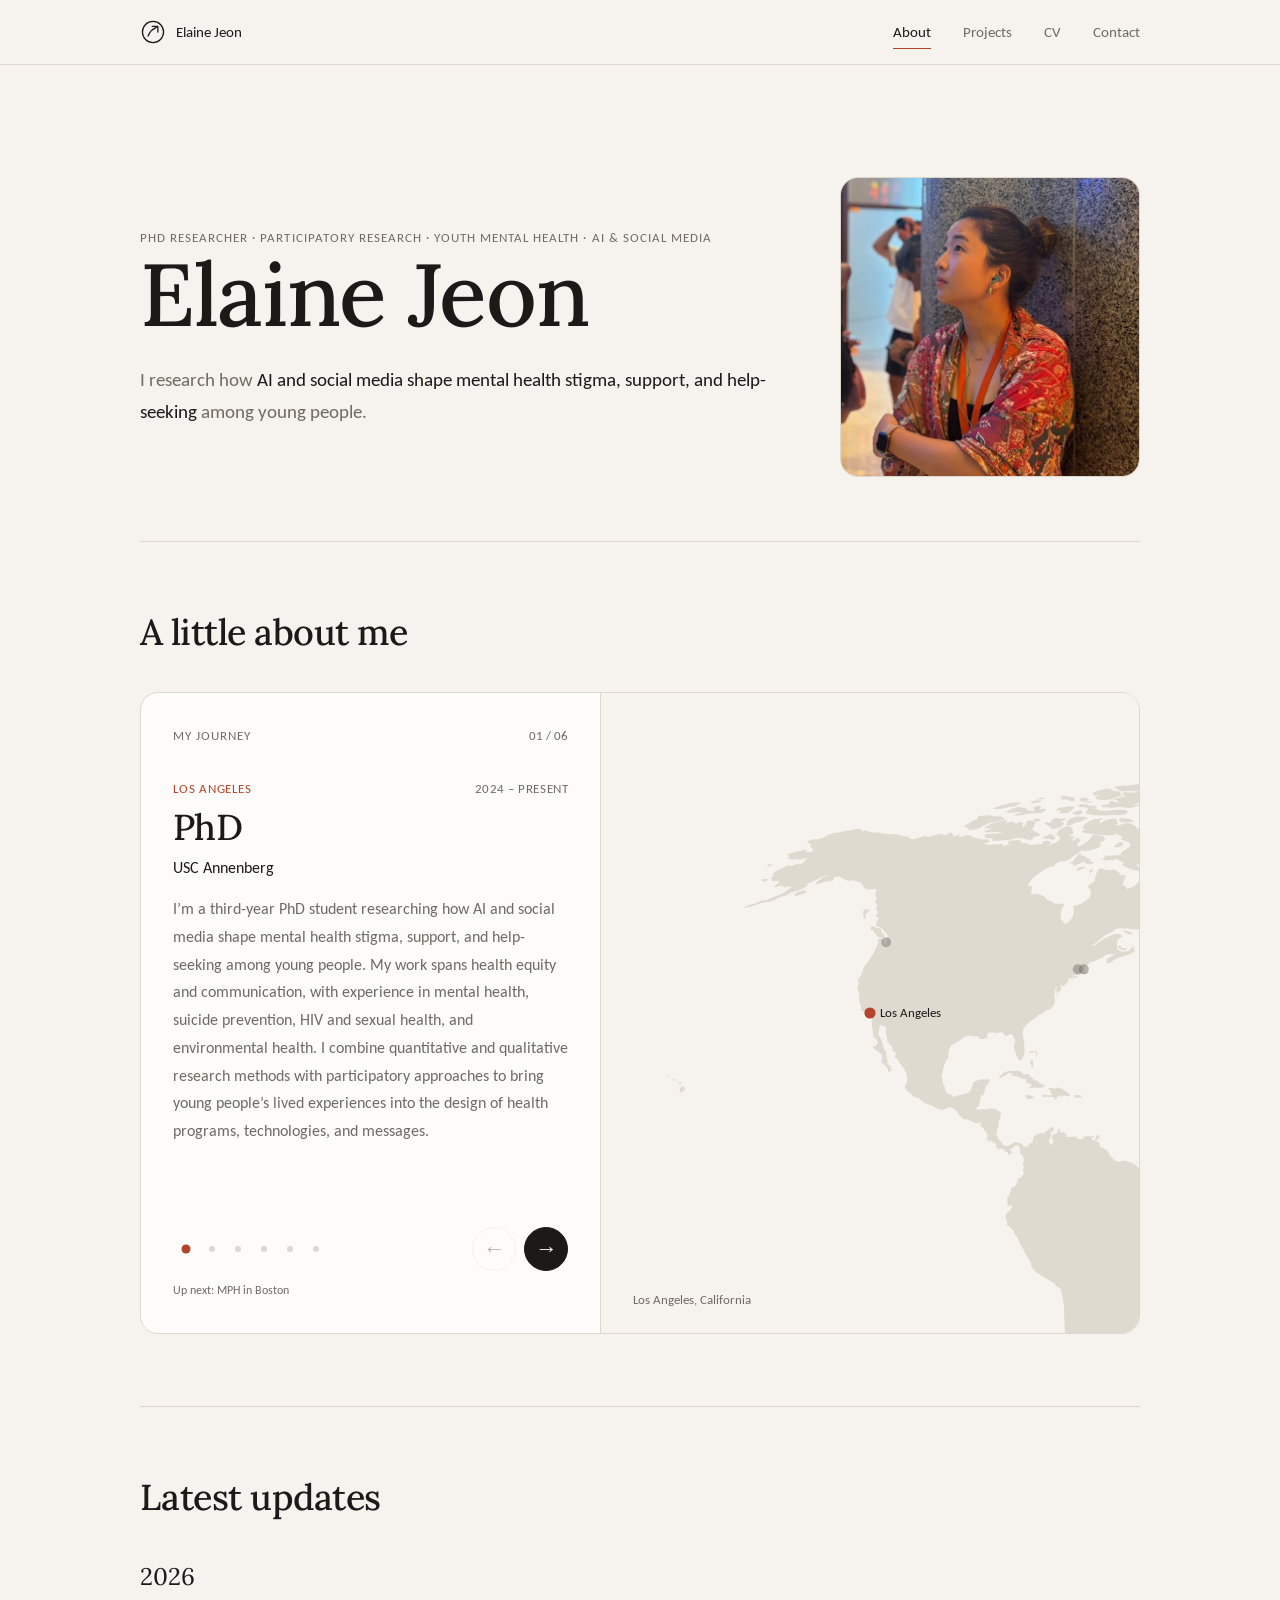
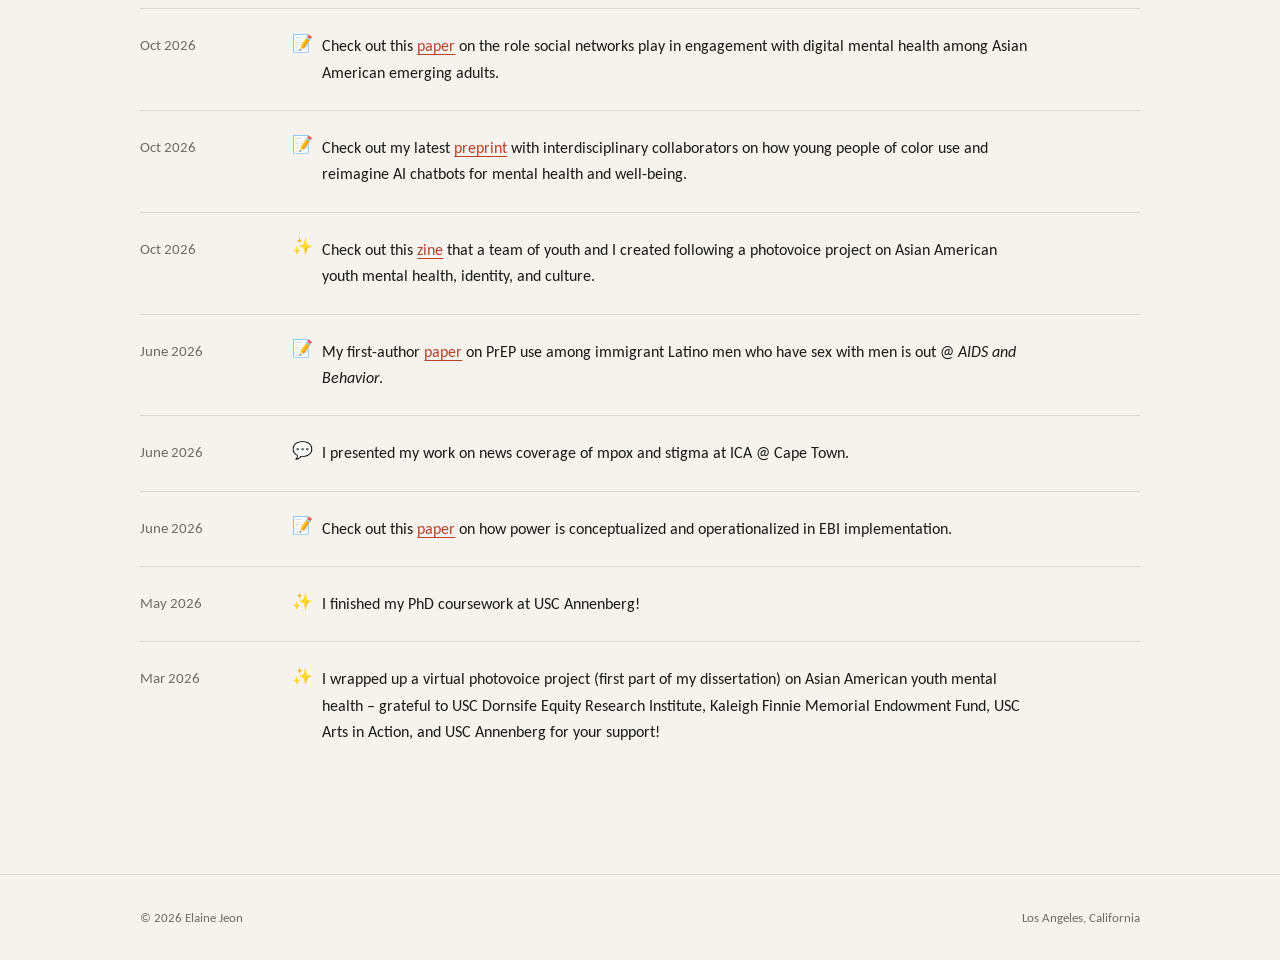
==== commit 45da167c: "Add files via upload" ====
--- a/index.html
+++ b/index.html
@@ -35,7 +35,7 @@
 <figure class="map story-map" aria-label="Map of this chapter's locations"><svg id="map" role="img" aria-label="Los Angeles"></svg><figcaption id="map-caption">Los Angeles, California</figcaption></figure>
 </div>
 </section>
-<section class="reveal" id="updates"><div class="section-head"><h2>Latest updates</h2></div><h3 class="year">2026</h3><ul class="updates"><li class="update"><time>Oct 2026</time><div><p><span class="emoji" aria-hidden="true">📝</span>Check out my latest <a href="https://arxiv.org/abs/2610.02812" target="_blank" rel="noopener">preprint</a> with interdisciplinary collaborators on how young people of color use and reimagine AI chatbots for mental health and well-being.</p></div></li><li class="update"><time>Oct 2026</time><div><p><span class="emoji" aria-hidden="true">✨</span>Check out this <a href="https://canva.link/why72naq5r3vuhf" target="_blank" rel="noopener">zine</a> that a team of youth and I created following a photovoice project on Asian American youth mental health, identity, and culture.</p></div></li><li class="update"><time>June 2026</time><div><p><span class="emoji" aria-hidden="true">📝</span>My first-author <a href="https://link.springer.com/article/10.1007/s10461-026-05190-7" target="_blank" rel="noopener">paper</a> on PrEP use among immigrant Latino men who have sex with men is out @ <em>AIDS and Behavior</em>.</p></div></li><li class="update"><time>June 2026</time><div><p><span class="emoji" aria-hidden="true">💬</span>I presented my work on news coverage of mpox and stigma at ICA @ Cape Town.</p></div></li><li class="update"><time>June 2026</time><div><p><span class="emoji" aria-hidden="true">📝</span>Check out this <a href="https://link.springer.com/article/10.1186/s13012-026-01511-5" target="_blank" rel="noopener">paper</a> on how power is conceptualized and operationalized in EBI implementation.</p></div></li><li class="update"><time>May 2026</time><div><p><span class="emoji" aria-hidden="true">✨</span>I finished my PhD coursework at USC Annenberg!</p></div></li><li class="update"><time>Mar 2026</time><div><p><span class="emoji" aria-hidden="true">✨</span>I wrapped up a virtual photovoice project (first part of my dissertation) on Asian American youth mental health – grateful to USC Dornsife Equity Research Institute, Kaleigh Finnie Memorial Endowment Fund, USC Arts in Action, and USC Annenberg for your support!</p></div></li></ul></section>
+<section class="reveal" id="updates"><div class="section-head"><h2>Latest updates</h2></div><h3 class="year">2026</h3><ul class="updates"><li class="update"><time>Oct 2026</time><div><p><span class="emoji" aria-hidden="true">📝</span>Check out this <a href="https://www.sciencedirect.com/science/article/pii/S2667321526001915?via%3Dihub" target="_blank" rel="noopener">paper</a> on the role social networks play in engagement with digital mental health among Asian American emerging adults.</p></div></li><li class="update"><time>Oct 2026</time><div><p><span class="emoji" aria-hidden="true">📝</span>Check out my latest <a href="https://arxiv.org/abs/2610.02812" target="_blank" rel="noopener">preprint</a> with interdisciplinary collaborators on how young people of color use and reimagine AI chatbots for mental health and well-being.</p></div></li><li class="update"><time>Oct 2026</time><div><p><span class="emoji" aria-hidden="true">✨</span>Check out this <a href="https://canva.link/why72naq5r3vuhf" target="_blank" rel="noopener">zine</a> that a team of youth and I created following a photovoice project on Asian American youth mental health, identity, and culture.</p></div></li><li class="update"><time>June 2026</time><div><p><span class="emoji" aria-hidden="true">📝</span>My first-author <a href="https://link.springer.com/article/10.1007/s10461-026-05190-7" target="_blank" rel="noopener">paper</a> on PrEP use among immigrant Latino men who have sex with men is out @ <em>AIDS and Behavior</em>.</p></div></li><li class="update"><time>June 2026</time><div><p><span class="emoji" aria-hidden="true">💬</span>I presented my work on news coverage of mpox and stigma at ICA @ Cape Town.</p></div></li><li class="update"><time>June 2026</time><div><p><span class="emoji" aria-hidden="true">📝</span>Check out this <a href="https://link.springer.com/article/10.1186/s13012-026-01511-5" target="_blank" rel="noopener">paper</a> on how power is conceptualized and operationalized in EBI implementation.</p></div></li><li class="update"><time>May 2026</time><div><p><span class="emoji" aria-hidden="true">✨</span>I finished my PhD coursework at USC Annenberg!</p></div></li><li class="update"><time>Mar 2026</time><div><p><span class="emoji" aria-hidden="true">✨</span>I wrapped up a virtual photovoice project (first part of my dissertation) on Asian American youth mental health – grateful to USC Dornsife Equity Research Institute, Kaleigh Finnie Memorial Endowment Fund, USC Arts in Action, and USC Annenberg for your support!</p></div></li></ul></section>
 </div></main>
 <footer><div class="wrap"><span>&copy; 2026 Elaine Jeon</span><span>Los Angeles, California</span></div></footer>
 <script>window.PLACES={"la":["Los Angeles",-118.24,34.05,"r"],"bos":["Boston",-71.06,42.36,"r"],"bj":["Beijing",116.41,39.9,"l"],"sg":["Singapore",103.82,1.35,"r"],"bkk":["Bangkok",100.5,13.76,"l"],"doh":["Doha",51.53,25.29,"l"],"am":["Amherst",-72.52,42.37,"l"],"sel":["Seoul",126.98,37.57,"r"],"sea":["Seattle",-122.33,47.61,"l"]}</script>
